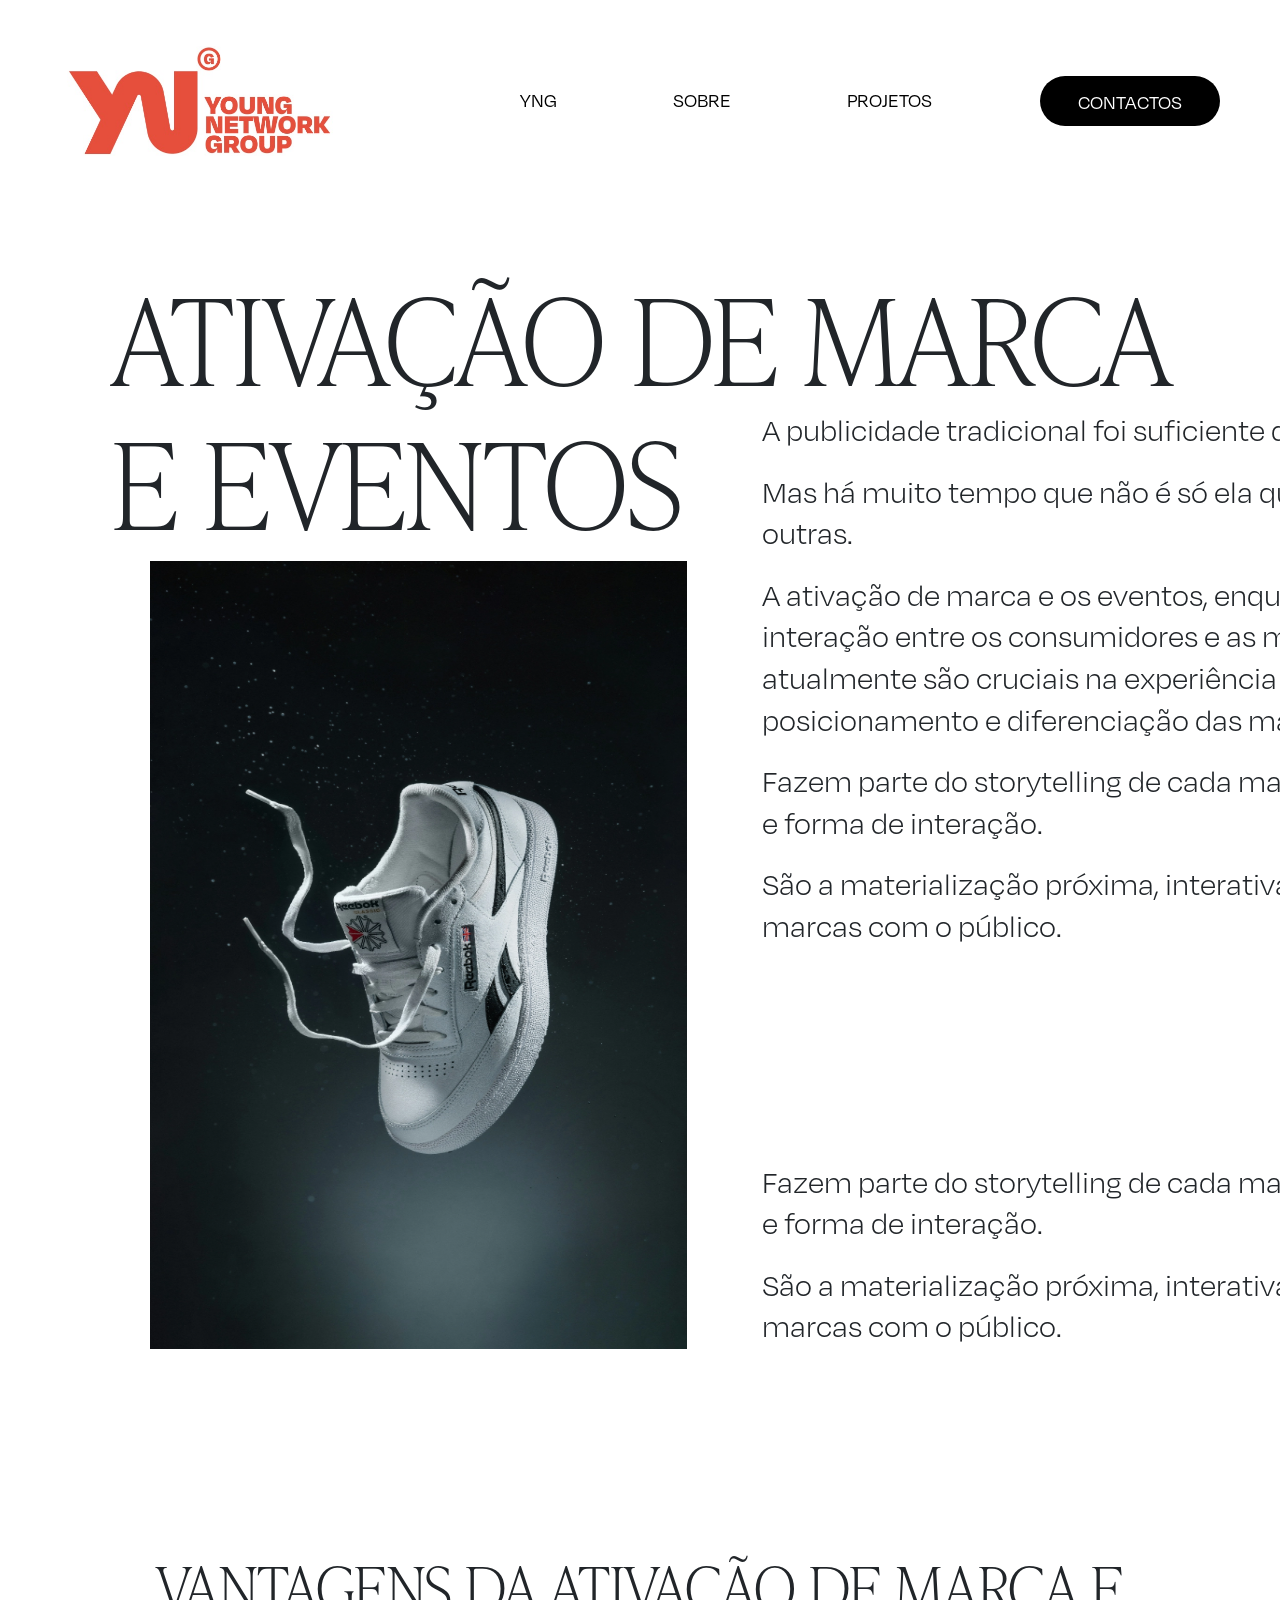
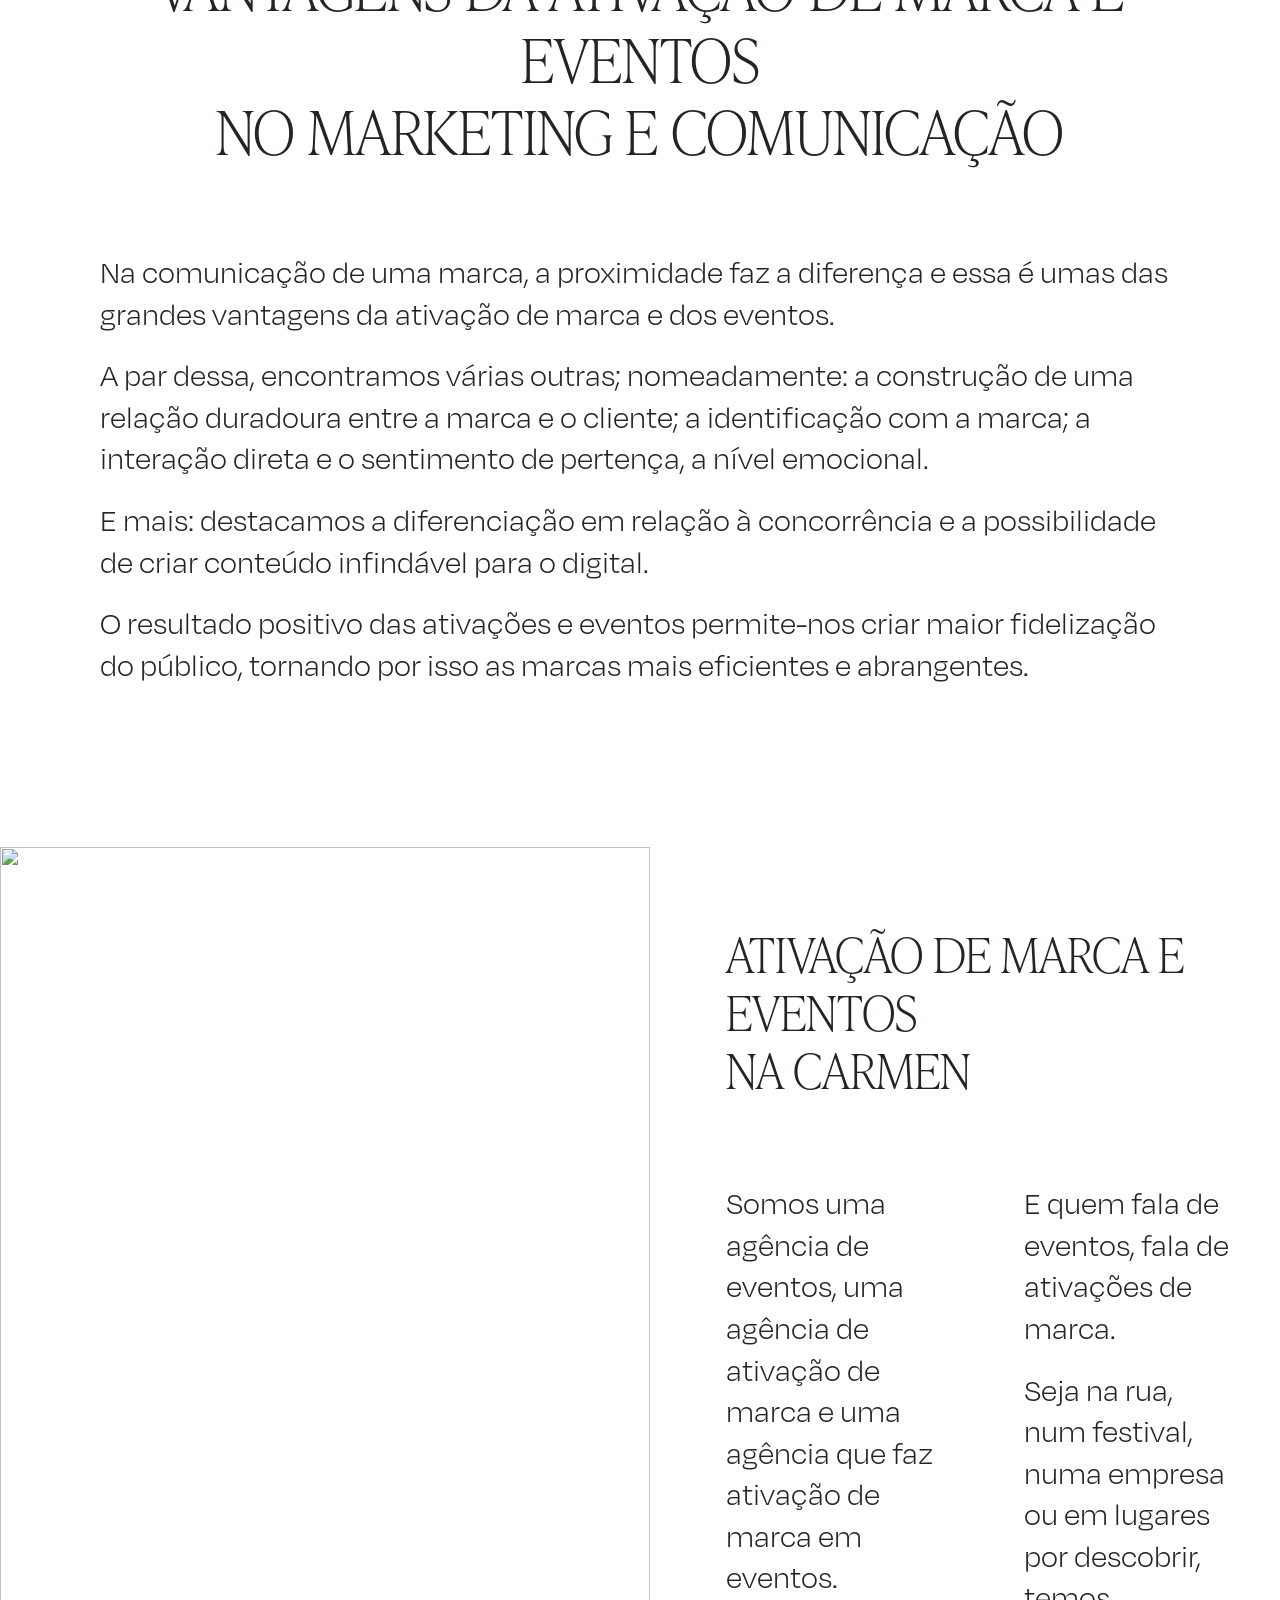
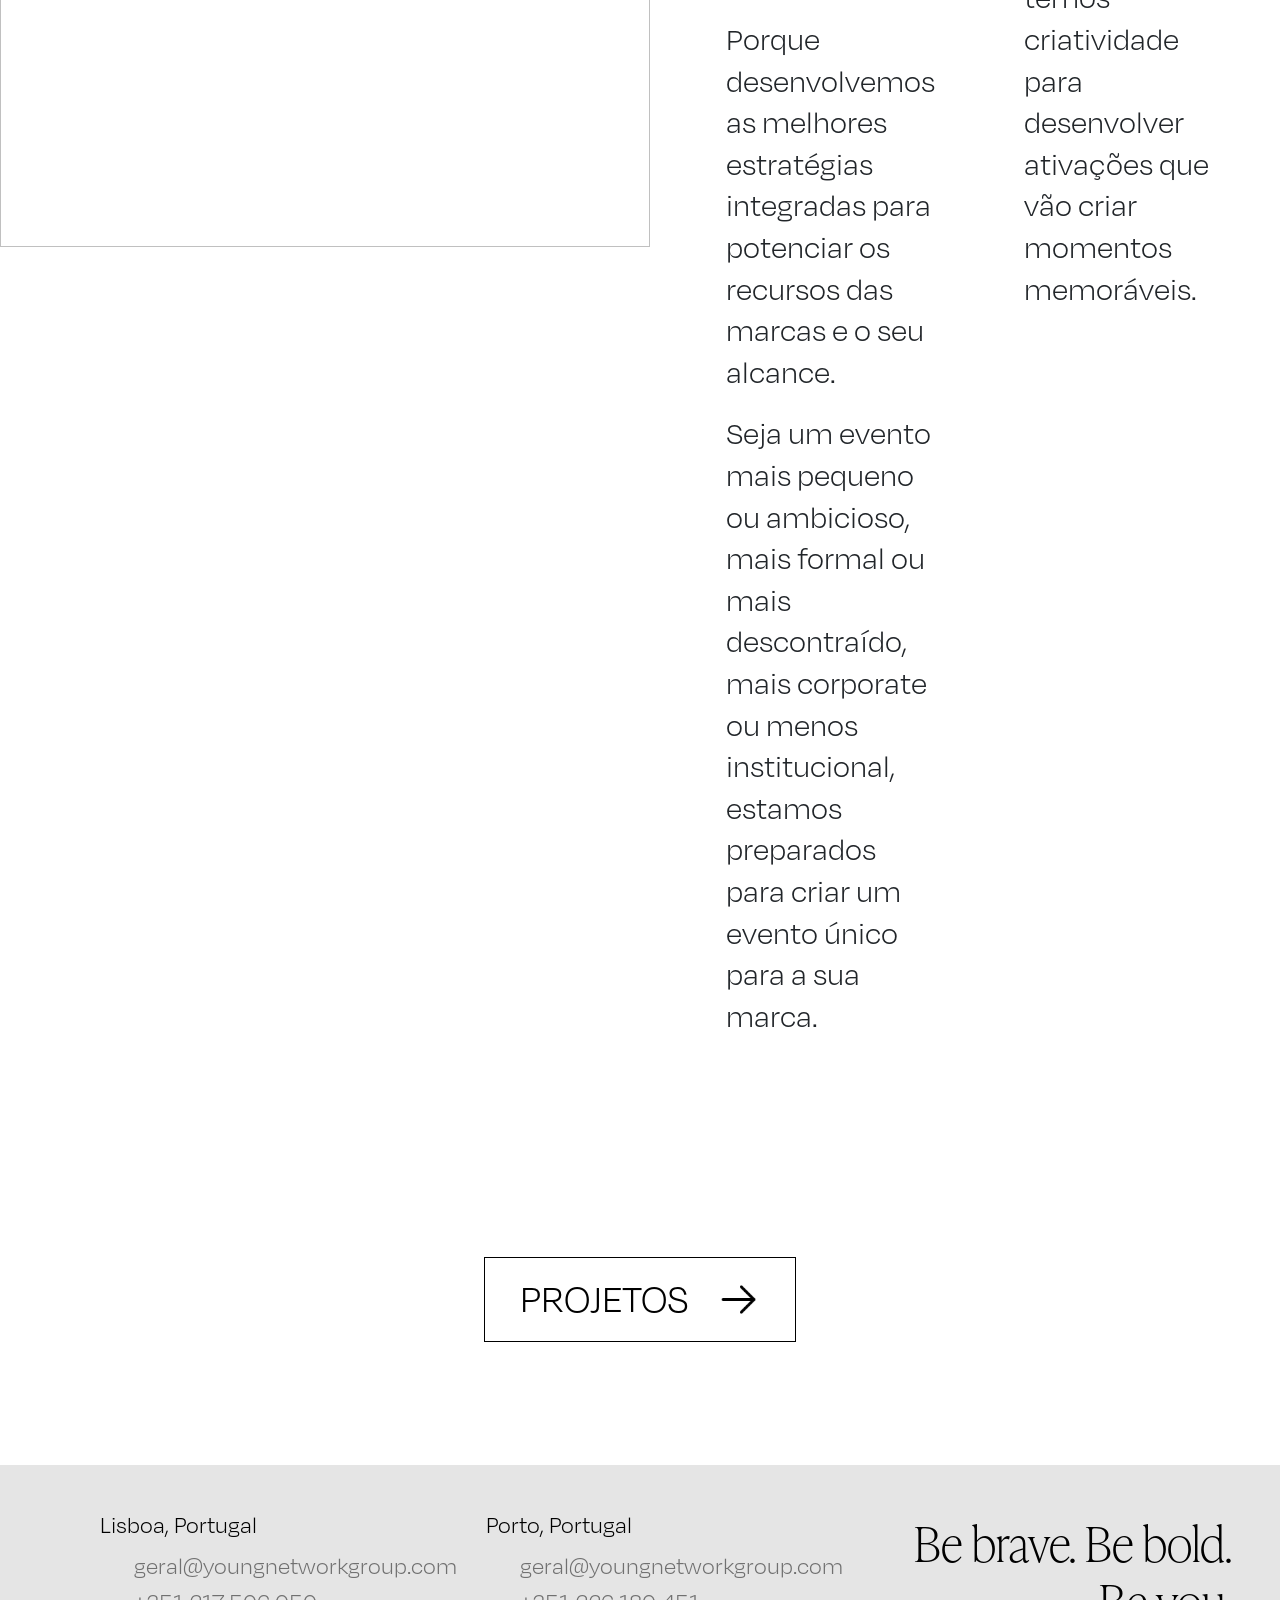
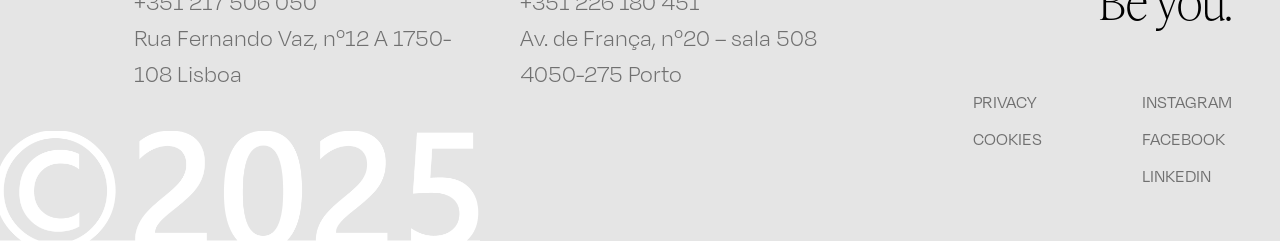
==== pages/ativacao-e-eventos-page/ativacao-e-eventos-page.html @ 810218bf "feat: Implementação da página Ativação e Eventos" ====
<!DOCTYPE html>
<html lang="pt">
  <head>
    <meta charset="UTF-8" />
    <meta name="viewport" content="width=device-width, initial-scale=1.0" />
    <title>Document</title>

    <link
      href="https://cdn.jsdelivr.net/npm/bootstrap@5.3.3/dist/css/bootstrap.min.css"
      rel="stylesheet"
    />

    <link rel="stylesheet" href="ativacao-e-eventos-styles.css" />
    <link rel="stylesheet" href="/styles.css" />
  </head>
  <body>
    <header class="header-section">
      <nav class="navbar navbar-expand-lg navbar-light container-fluid">
        <a class="navbar-brand" href="#">
          <img
            src="../../img/logo-yng.jpg"
            alt="Logo da empresa Young Network Group"
          />
        </a>
        <div
          class="collapse navbar-collapse justify-content-end"
          id="navbarNav"
        >
          <ul class="navbar-nav">
            <li class="nav-item">
              <a class="nav-link" href="#">YNG</a>
            </li>
            <li class="nav-item">
              <a class="nav-link" href="#">SOBRE</a>
            </li>
            <li class="nav-item">
              <a class="nav-link" href="#">PROJETOS</a>
            </li>
            <li class="nav-item">
              <a class="nav-link" href="#">CONTACTOS</a>
            </li>
          </ul>
        </div>
      </nav>
    </header>

    <section class="ativacao-section">
      <div class="ativacao-tittle">
        <h1>
          ATIVAÇÃO DE MARCA<br />
          E EVENTOS
        </h1>

        <img src="img/tenis-reebok.jpg" alt="" />
      </div>

      <div class="ativacao-text">
        <div>
          <p>A publicidade tradicional foi suficiente durante muito tempo.</p>
          <p>
            Mas há muito tempo que não é só ela que distingue as marcas umas das
            outras.
          </p>
          <p>
            A ativação de marca e os eventos, enquanto estratégias que
            possibilitam a interação entre os consumidores e as marcas, ganharam
            espaço e atualmente são cruciais na experiência do consumidor e no
            posicionamento e diferenciação das marcas entre si.
          </p>
          <p>
            Fazem parte do storytelling de cada marca e mostram-nos os seus
            valores e forma de interação.
          </p>
          <p>
            São a materialização próxima, interativa e dinâmica da personalidade
            das marcas com o público.
          </p>
        </div>
        <div>
          <p>
            Fazem parte do storytelling de cada marca e mostram-nos os seus
            valores e forma de interação.
          </p>
          <p>
            São a materialização próxima, interativa e dinâmica da personalidade
            das marcas com o público.
          </p>
        </div>
      </div>
    </section>

    <section class="vantagens-section">
      <div class="vantagens-tittle">
        <h1>
          VANTAGENS DA ATIVAÇÃO DE MARCA E EVENTOS<br />NO MARKETING E
          COMUNICAÇÃO
        </h1>
      </div>

      <div class="vantagens-text">
        <p>
          Na comunicação de uma marca, a proximidade faz a diferença e essa é
          umas das grandes vantagens da ativação de marca e dos eventos.
        </p>
        <p>
          A par dessa, encontramos várias outras; nomeadamente: a construção de
          uma relação duradoura entre a marca e o cliente; a identificação com a
          marca; a interação direta e o sentimento de pertença, a nível
          emocional.
        </p>
        <p>
          E mais: destacamos a diferenciação em relação à concorrência e a
          possibilidade de criar conteúdo infindável para o digital.
        </p>
        <p>
          O resultado positivo das ativações e eventos permite-nos criar maior
          fidelização do público, tornando por isso as marcas mais eficientes e
          abrangentes.
        </p>
      </div>
    </section>

    <section class="ativacao-carmen-section">
      <img src="img/ativacao-carmen-section.jpg" alt="" />

      <div class="ativacao-carmen-text">
        <h1>ATIVAÇÃO DE MARCA E EVENTOS<br />NA CARMEN</h1>
        <div class="ativacao-carmen-grid">
          <div>
            <p>
              Somos uma agência de eventos, uma agência de ativação de marca e
              uma agência que faz ativação de marca em eventos.
            </p>
            <p>
              Porque desenvolvemos as melhores estratégias integradas para
              potenciar os recursos das marcas e o seu alcance.
            </p>
            <p>
              Seja um evento mais pequeno ou ambicioso, mais formal ou mais
              descontraído, mais corporate ou menos institucional, estamos
              preparados para criar um evento único para a sua marca.
            </p>
          </div>

          <div>
            <p>E quem fala de eventos, fala de ativações de marca.</p>
            <p>
              Seja na rua, num festival, numa empresa ou em lugares por
              descobrir, temos criatividade para desenvolver ativações que vão
              criar momentos memoráveis.
            </p>
          </div>
        </div>
      </div>
    </section>

    <button class="projetos-button">
      <a href="">PROJETOS</a>
      <img src="../../img/right-arrow.png" alt="Imagem de seta para direita" />
    </button>

    <footer class="footer-section">
      <div class="footer-content">
        <div class="footer-column">
          <h4>Lisboa, Portugal</h4>
          <p>geral@youngnetworkgroup.com</p>
          <p>+351 217 506 050</p>
          <p>Rua Fernando Vaz, nº12 A 1750-108 Lisboa</p>
        </div>
        <div class="footer-column">
          <h4>Porto, Portugal</h4>
          <p>geral@youngnetworkgroup.com</p>
          <p>+351 226 180 451</p>
          <p>Av. de França, nº20 – sala 508 4050-275 Porto</p>
        </div>

        <div class="footer-column">
          <h2>
            Be brave. Be bold.<br />
            Be you.<br />
          </h2>
        </div>
      </div>
      <div class="links">
        <div>
          <a href="" target="_blank">PRIVACY</a>
          <a href="" target="_blank">COOKIES</a>
        </div>
        <div class="social-media">
          <a href="https://www.instagram.com" target="_blank">INSTAGRAM</a>
          <a href="https://www.facebook.com" target="_blank">FACEBOOK</a>
          <a href="https://www.linkedin.com" target="_blank">LINKEDIN</a>
        </div>
      </div>
      <div class="ano-tittle">
        <img src="../../img/copyright-2025.png" alt="Imagem copyright 2025" />
      </div>
    </footer>

    <script src="https://cdn.jsdelivr.net/npm/bootstrap@5.3.3/dist/js/bootstrap.bundle.min.js"></script>
  </body>
</html>
---- pages/ativacao-e-eventos-page/ativacao-e-eventos-styles.css ----
.ativacao-section {
  padding: 60px 100px 152px 112px;
  display: grid;
  grid-template-columns: 650px 990px;
  justify-content: space-between;
}

.ativacao-section .ativacao-tittle {
  position: relative;
}

.ativacao-section .ativacao-tittle h1 {
  font-family: "IvyPresto", sans-serif;
  font-weight: lighter;
  font-size: 120px;
  position: absolute;
  white-space: nowrap;
}

.ativacao-section .ativacao-tittle img {
  width: 575px;
  height: 788px;
  padding-left: 38px;
  margin-top: 300px;
}

.ativacao-section .ativacao-text {
  display: flex;
  flex-direction: column;
  justify-content: space-between;
  margin-top: 150px;
}

.ativacao-section .ativacao-text div {
  display: flex;
  flex-direction: column;
  gap: 20px;
}

.ativacao-section .ativacao-text div p {
  font-family: "Degular-Light", sans-serif;
  font-size: 32px;
  margin-bottom: 0;
  line-height: 1.3;
}

.vantagens-section {
  display: flex;
  flex-direction: column;
  gap: 80px;
  padding: 0px 100px 112px;
}

.vantagens-section .vantagens-tittle {
  width: 100%;
  display: flex;
  justify-content: center;
}
.vantagens-section .vantagens-tittle h1 {
  font-family: "IvyPresto", sans-serif;
  font-weight: lighter;
  font-size: 60px;
  text-align: center;
}

.vantagens-section .vantagens-text {
  display: flex;
  flex-direction: column;
  gap: 20px;
}

.vantagens-section .vantagens-text p {
  font-family: "Degular-Light", sans-serif;
  font-size: 32px;
  margin-bottom: 0;
  line-height: 1.3;
}

.ativacao-carmen-section {
  display: flex;
}

.ativacao-carmen-section img {
  height: 1000px;
  width: 650px;
  object-fit: cover;
}

.ativacao-carmen-section .ativacao-carmen-text {
  display: flex;
  flex-direction: column;
  gap: 80px;
  padding: 76px 44px 76px 76px;
}

.ativacao-carmen-section .ativacao-carmen-text h1 {
  font-family: "IvyPresto", sans-serif;
  font-weight: lighter;
  font-size: 48px;
}

.ativacao-carmen-section .ativacao-carmen-text .ativacao-carmen-grid {
  display: grid;
  grid-template-columns: repeat(2, 1fr);
  gap: 86px;
}

.ativacao-carmen-section .ativacao-carmen-text .ativacao-carmen-grid div {
  display: flex;
  flex-direction: column;
  gap: 20px;
}

.ativacao-carmen-section .ativacao-carmen-text .ativacao-carmen-grid div p {
  font-family: "Degular-Light", sans-serif;
  font-size: 32px;
  margin-bottom: 0;
  line-height: 1.3;
}

.projetos-button {
  display: flex;
  justify-content: center;
  align-items: center;
  align-self: center;
  border: 1px solid black;
  padding: 16px 0px;
  height: 85px;
  width: 312px;
  background-color: transparent;
  gap: 27px;
  margin: 95px 0px 123px 0px;
}

.projetos-button a {
  text-decoration: none;
  color: black;
  display: block;
  font-size: 40px;
  font-weight: lighter;
  transition: all 0.2s ease;
}

.projetos-button a:hover {
  color: #e74f3d;
  transform: scale(1.05);
}

.projetos-button img {
  width: 45px;
  height: 45px;
}
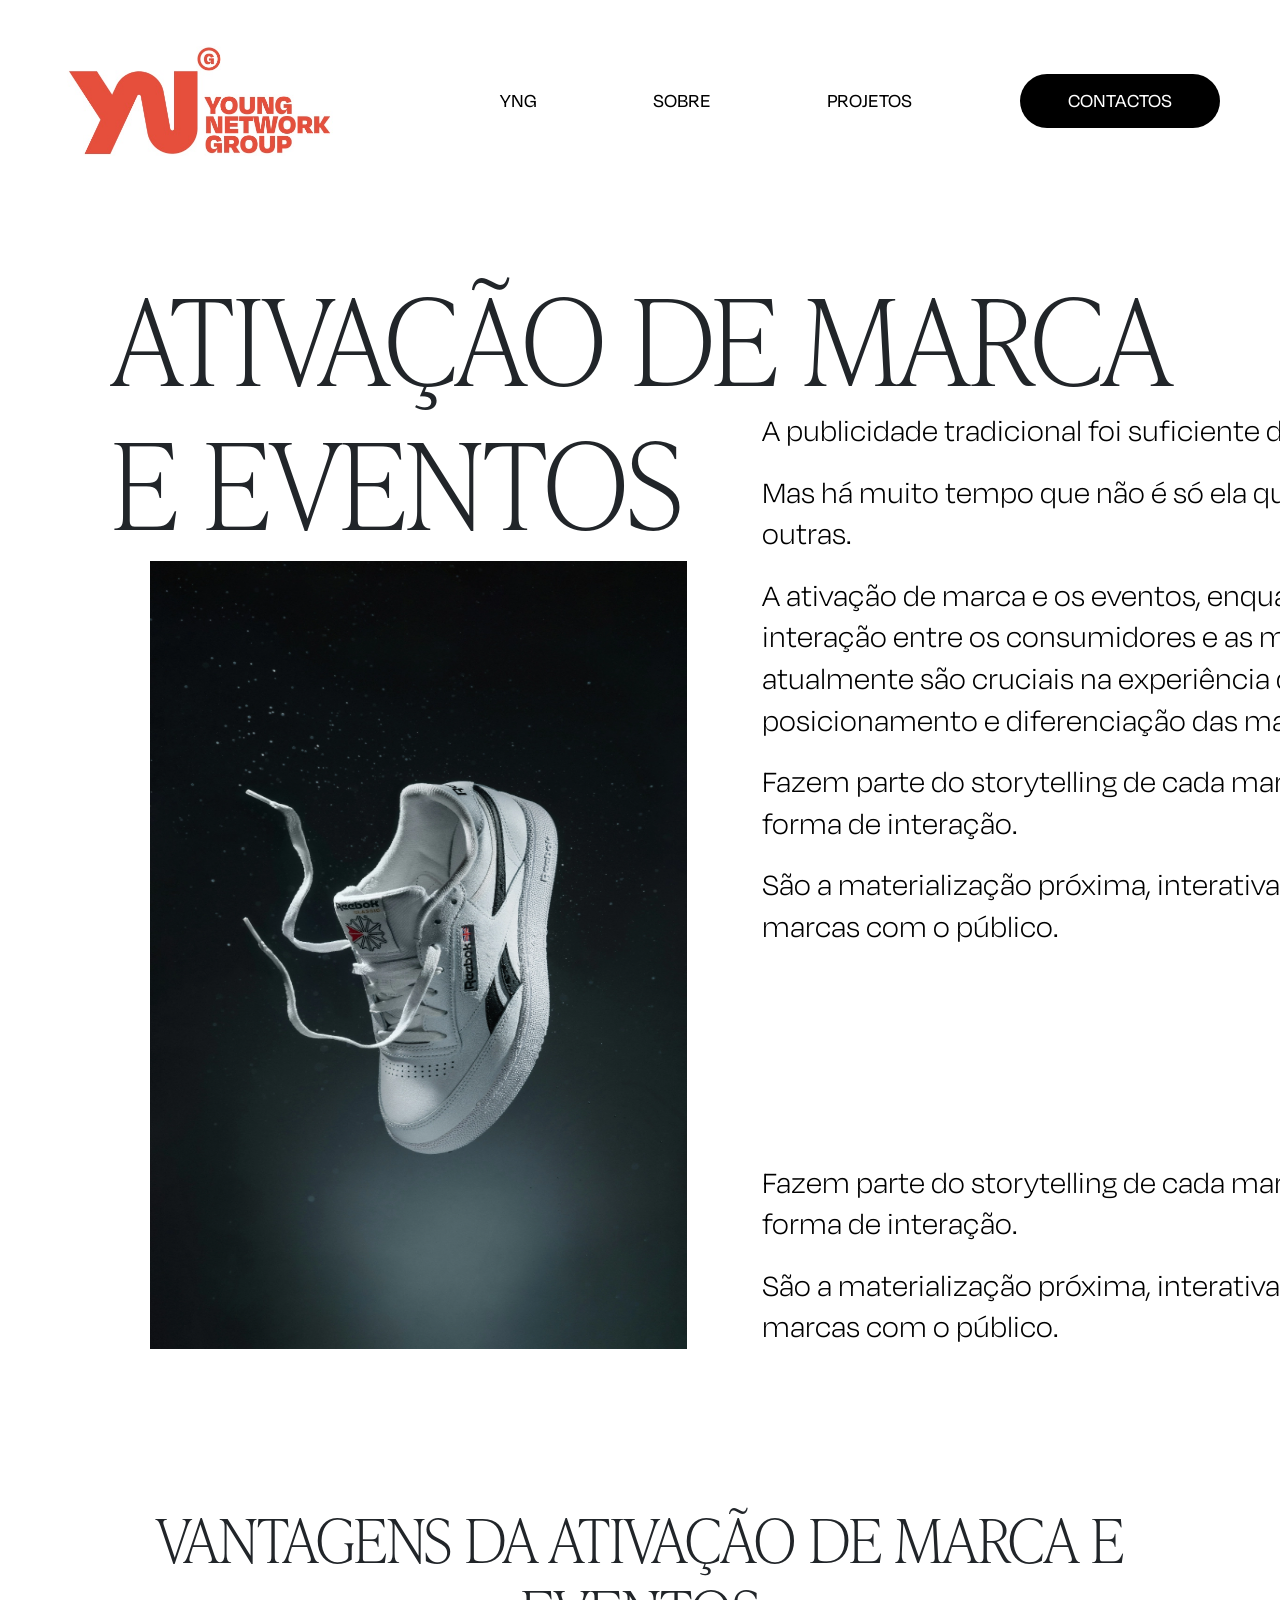
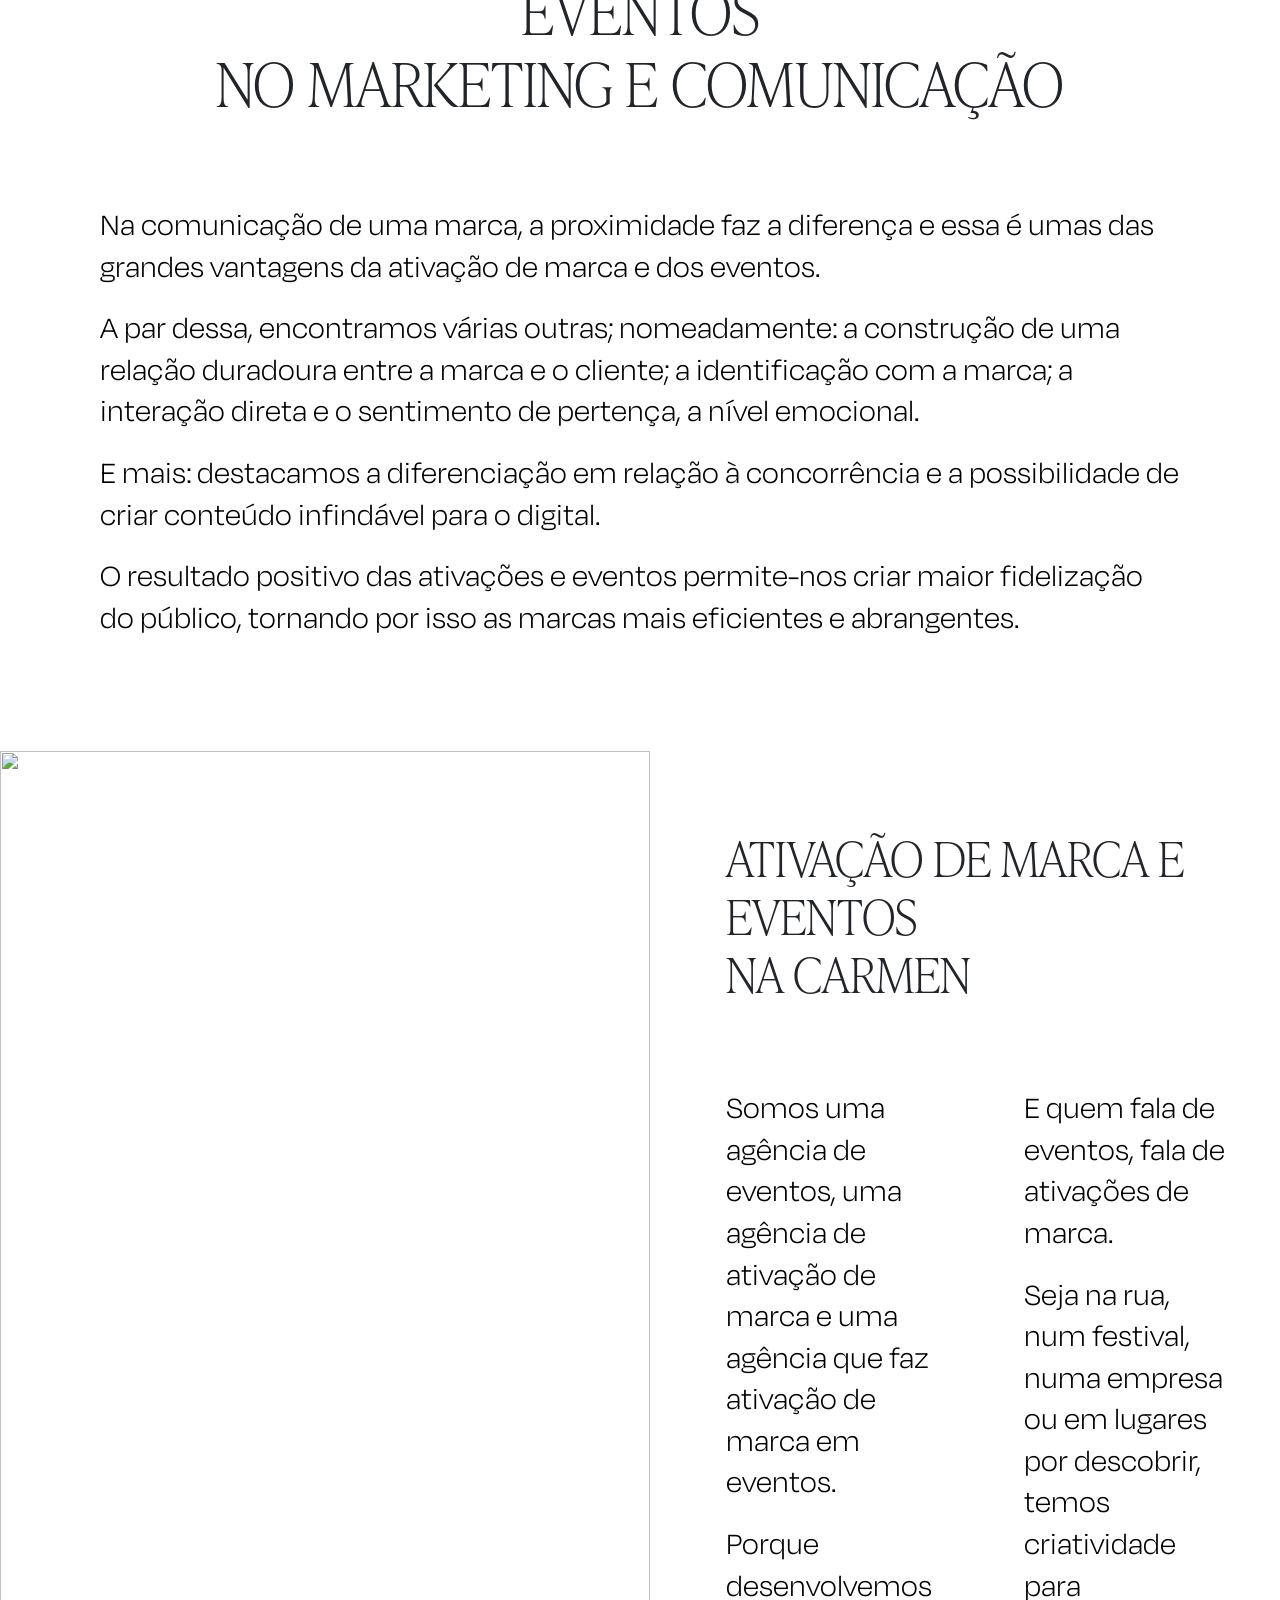
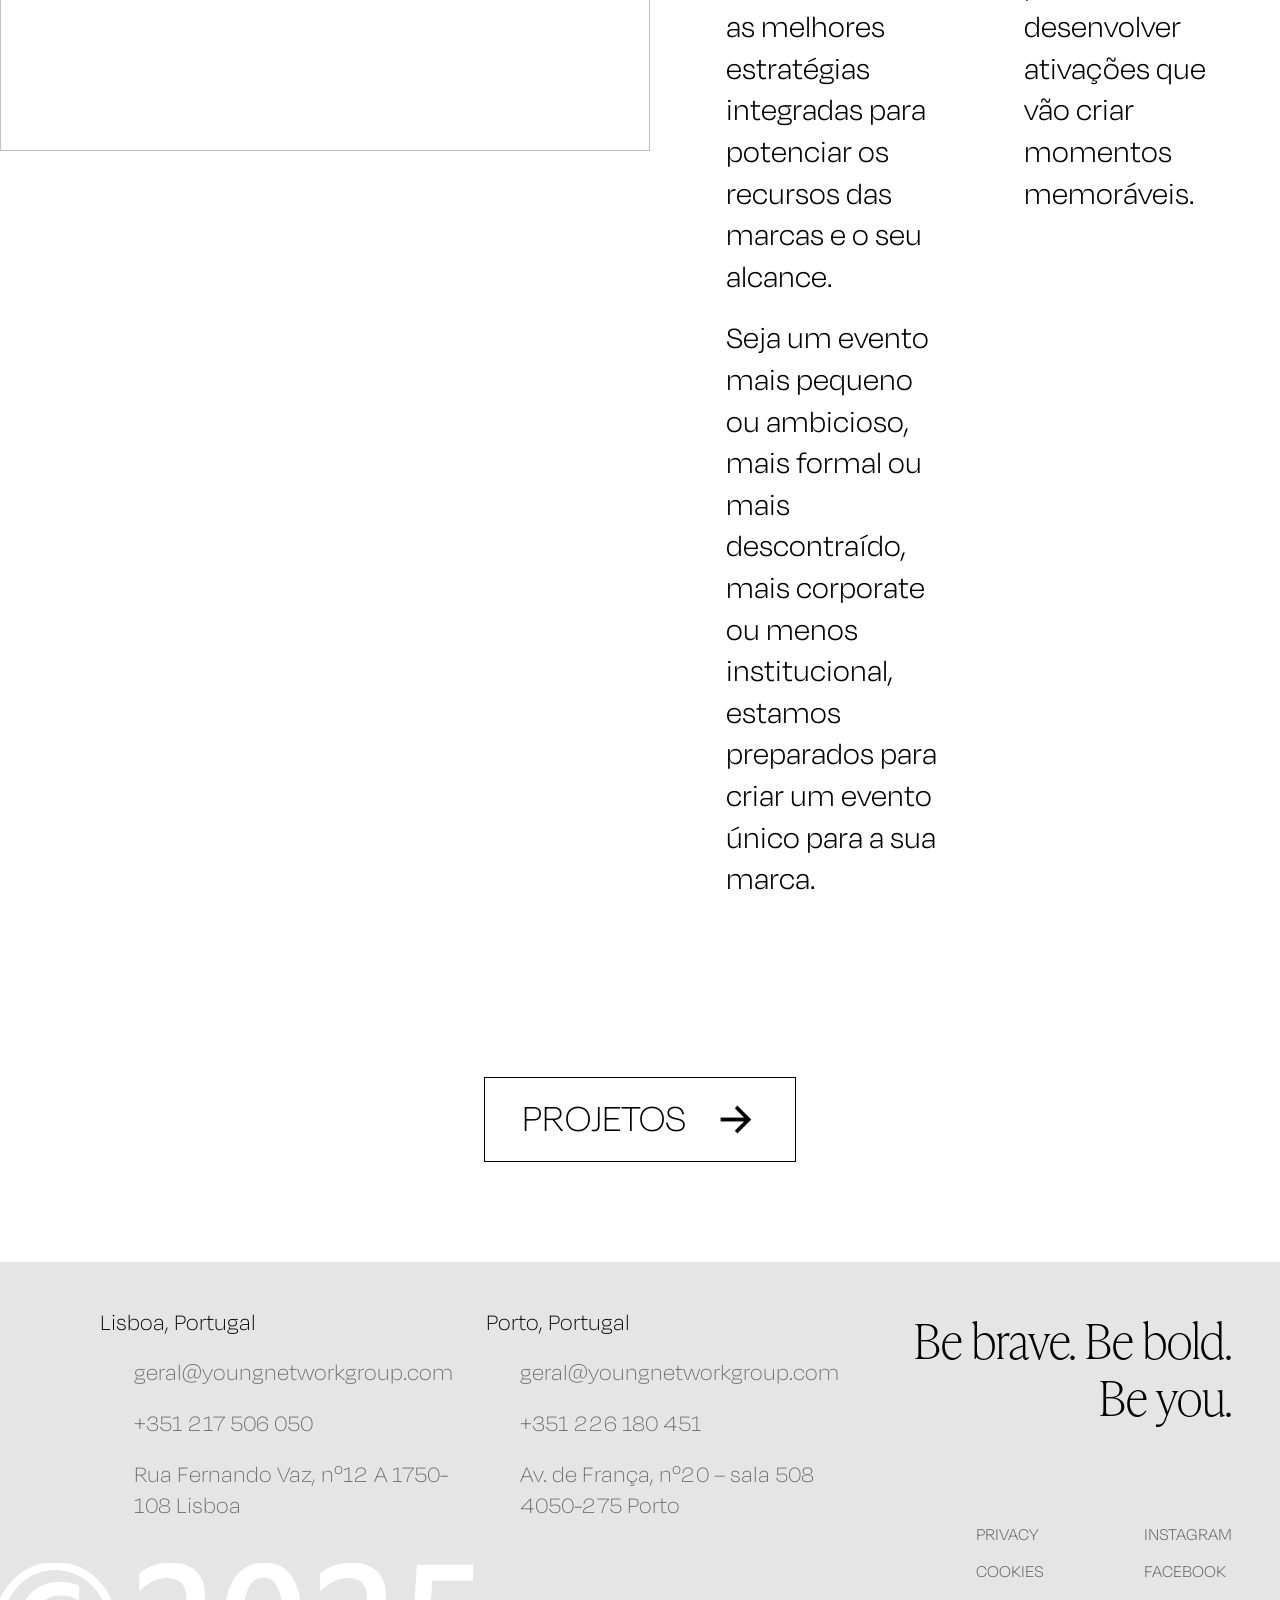
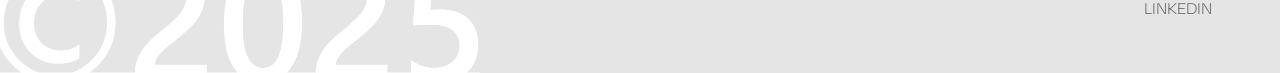
==== commit 60ac4c42: "feat: Implementação da página do projeto Chiquita-Banana" ====
--- a/pages/ativacao-e-eventos-page/ativacao-e-eventos-page.html
+++ b/pages/ativacao-e-eventos-page/ativacao-e-eventos-page.html
@@ -18,7 +18,7 @@
       <nav class="navbar navbar-expand-lg navbar-light container-fluid">
         <a class="navbar-brand" href="#">
           <img
-            src="../../img/logo-yng.jpg"
+            src="/img/logo-yng.jpg"
             alt="Logo da empresa Young Network Group"
           />
         </a>
@@ -156,7 +156,7 @@
 
     <button class="projetos-button">
       <a href="">PROJETOS</a>
-      <img src="../../img/right-arrow.png" alt="Imagem de seta para direita" />
+      <img src="/img/right-arrow.png" alt="Imagem de seta para direita" />
     </button>
 
     <footer class="footer-section">
@@ -193,7 +193,7 @@
         </div>
       </div>
       <div class="ano-tittle">
-        <img src="../../img/copyright-2025.png" alt="Imagem copyright 2025" />
+        <img src="/img/copyright-2025.png" alt="Imagem copyright 2025" />
       </div>
     </footer>
 
--- a/pages/ativacao-e-eventos-page/ativacao-e-eventos-styles.css
+++ b/pages/ativacao-e-eventos-page/ativacao-e-eventos-styles.css
@@ -10,7 +10,7 @@
 }
 
 .ativacao-section .ativacao-tittle h1 {
-  font-family: "IvyPresto", sans-serif;
+  font-family: "IvyPresto-Thin", sans-serif;
   font-weight: lighter;
   font-size: 120px;
   position: absolute;
@@ -37,13 +37,6 @@
   gap: 20px;
 }
 
-.ativacao-section .ativacao-text div p {
-  font-family: "Degular-Light", sans-serif;
-  font-size: 32px;
-  margin-bottom: 0;
-  line-height: 1.3;
-}
-
 .vantagens-section {
   display: flex;
   flex-direction: column;
@@ -57,7 +50,7 @@
   justify-content: center;
 }
 .vantagens-section .vantagens-tittle h1 {
-  font-family: "IvyPresto", sans-serif;
+  font-family: "IvyPresto-Thin", sans-serif;
   font-weight: lighter;
   font-size: 60px;
   text-align: center;
@@ -67,13 +60,6 @@
   display: flex;
   flex-direction: column;
   gap: 20px;
-}
-
-.vantagens-section .vantagens-text p {
-  font-family: "Degular-Light", sans-serif;
-  font-size: 32px;
-  margin-bottom: 0;
-  line-height: 1.3;
 }
 
 .ativacao-carmen-section {
@@ -94,8 +80,8 @@
 }
 
 .ativacao-carmen-section .ativacao-carmen-text h1 {
-  font-family: "IvyPresto", sans-serif;
-  font-weight: lighter;
+  font-family: "IvyPresto-Thin", sans-serif;
+  font-weight: 100;
   font-size: 48px;
 }
 
@@ -110,43 +96,3 @@
   flex-direction: column;
   gap: 20px;
 }
-
-.ativacao-carmen-section .ativacao-carmen-text .ativacao-carmen-grid div p {
-  font-family: "Degular-Light", sans-serif;
-  font-size: 32px;
-  margin-bottom: 0;
-  line-height: 1.3;
-}
-
-.projetos-button {
-  display: flex;
-  justify-content: center;
-  align-items: center;
-  align-self: center;
-  border: 1px solid black;
-  padding: 16px 0px;
-  height: 85px;
-  width: 312px;
-  background-color: transparent;
-  gap: 27px;
-  margin: 95px 0px 123px 0px;
-}
-
-.projetos-button a {
-  text-decoration: none;
-  color: black;
-  display: block;
-  font-size: 40px;
-  font-weight: lighter;
-  transition: all 0.2s ease;
-}
-
-.projetos-button a:hover {
-  color: #e74f3d;
-  transform: scale(1.05);
-}
-
-.projetos-button img {
-  width: 45px;
-  height: 45px;
-}
--- a/styles.css
+++ b/styles.css
@@ -0,0 +1,297 @@
+@font-face {
+  font-family: "Degular-Variable";
+  src: url("/fonts/DegularVariable.ttf") format("truetype");
+  font-style: normal;
+}
+
+@font-face {
+  font-family: "IvyPresto-Semibold";
+  src: url("/fonts/fonnts.com-Ivy-Presto-Text-Semi-Bold.otf") format("truetype");
+  font-style: normal;
+}
+
+@font-face {
+  font-family: "IvyPresto-Thin";
+  src: url("/fonts/fonnts.com-Ivy-Presto-Headline-Thin.otf") format("truetype");
+  font-style: normal;
+}
+
+@font-face {
+  font-family: "Poppins-Light";
+  src: url("/fonts/Poppins-Light.ttf") format("truetype");
+  font-style: normal;
+}
+
+body {
+  display: flex;
+  flex-direction: column;
+  padding-top: 0;
+  font-family: "Degular-Variable", sans-serif;
+  font-weight: 300;
+  font-style: normal;
+  height: 100%;
+}
+main {
+  flex: 1;
+}
+
+p {
+  font-family: "Degular-Variable", sans-serif;
+  font-size: 32px;
+  font-weight: 300;
+  line-height: 1.3;
+  margin: 0;
+  color: black;
+}
+
+.header-section {
+  display: flex;
+  align-items: center;
+  margin: 48px 60px 48px;
+  height: 105px;
+}
+
+.header-section ul {
+  display: flex;
+  align-items: center;
+  gap: 100px;
+}
+
+.header-section ul .nav-link {
+  font-family: "Degular-Variable", sans-serif;
+  font-weight: 450;
+  font-size: 20px;
+  color: black;
+}
+
+.header-section ul .nav-link:hover {
+  color: #e74f3d;
+}
+
+.header-section ul .nav-item:last-child .nav-link {
+  color: white;
+  background-color: black;
+  border-radius: 50px;
+  padding: 12px 48px;
+  text-align: center;
+  align-content: center;
+}
+
+.header-section ul .nav-item:last-child .nav-link:hover {
+  background-color: #e74f3d;
+}
+
+.header-section .navbar-brand img {
+  width: 280px;
+  height: 110px;
+  object-fit: contain;
+}
+
+.owl-carousel .card {
+  display: flex;
+  flex: 1;
+  flex-direction: column;
+  overflow: hidden;
+  background-color: transparent;
+  border: none;
+  transition: all 0.03s ease;
+}
+
+.owl-carousel .card img {
+  width: 280px;
+  height: 320px;
+  object-fit: cover;
+  display: block;
+  border-radius: 0;
+  transition: all 0.4s ease;
+}
+
+.owl-carousel .card:hover img {
+  height: 420px;
+  object-fit: cover;
+  display: block;
+}
+
+.owl-carousel .card .card-top-text {
+  position: absolute;
+  top: 0;
+  padding-left: 23px;
+  padding-top: 22px;
+  z-index: 2;
+  opacity: 0;
+  transition: opacity 0.2s ease;
+}
+
+.owl-carousel .card:hover .card-top-text {
+  opacity: 1;
+}
+
+.owl-carousel .card .card-top-text h5 {
+  font-size: 28px;
+  font-family: "Degular-Regular", sans-serif;
+  font-weight: 400;
+  color: white;
+  margin-bottom: 0;
+}
+
+.owl-carousel .card .card-top-text p {
+  font-family: "Degular-Light", sans-serif;
+  font-size: 18px;
+  font-weight: lighter;
+  color: #919191;
+  margin-bottom: 0;
+}
+
+.owl-carousel .card .card-bottom-text {
+  padding-top: 5px;
+  padding-bottom: 5px;
+  transition: opacity 0.2s ease;
+}
+
+.owl-carousel .card:hover .card-bottom-text {
+  opacity: 0;
+}
+
+.owl-carousel .card .card-bottom-text h5 {
+  margin: 0;
+  font-size: 20px;
+  font-weight: 300;
+  color: #e74f3d;
+}
+
+.owl-carousel .card .card-bottom-text p {
+  margin: 0;
+  font-size: 18px;
+  font-weight: lighter;
+  color: #707070;
+}
+
+.equipa-section .carousel-button {
+  display: flex;
+  justify-content: end;
+  margin-right: 40px;
+}
+
+.equipa-section .carousel-button .btn-nav {
+  background-color: transparent;
+  border: none;
+}
+
+.projetos-button {
+  display: flex;
+  justify-content: center;
+  align-items: center;
+  align-self: center;
+  border: 1px solid black;
+  padding: 16px 0px;
+  height: 85px;
+  width: 312px;
+  background-color: transparent;
+  gap: 27px;
+  margin: 100px 0px;
+}
+
+.projetos-button a {
+  text-decoration: none;
+  color: black;
+  display: block;
+  font-size: 40px;
+  font-weight: lighter;
+  transition: all 0.2s ease;
+}
+
+.projetos-button a:hover {
+  color: #e74f3d;
+  transform: scale(1.05);
+}
+
+.projetos-button img {
+  width: 45px;
+  height: 45px;
+}
+
+.footer-section {
+  background-color: #e5e5e5;
+  position: relative;
+  margin-bottom: 0;
+  margin-top: auto;
+}
+
+.footer-section .footer-content {
+  display: flex;
+  justify-content: space-between;
+  color: black;
+  padding-left: 100px;
+  padding-top: 47px;
+  padding-right: 48px;
+}
+
+.footer-section .footer-content .footer-column {
+  display: flex;
+  flex-direction: column;
+  justify-content: space-between;
+  gap: 20px;
+  width: 361px;
+}
+
+.footer-section .footer-content .footer-column h4 {
+  font-size: 24px;
+  font-weight: lighter;
+  z-index: 2;
+  margin: 0;
+}
+
+.footer-section .footer-content .footer-column p {
+  font-size: 24px;
+  font-weight: lighter;
+  color: #707070;
+  padding-left: 34px;
+  margin-bottom: 0;
+  z-index: 2;
+}
+
+.footer-section .footer-content .footer-column h2 {
+  font-family: "IvyPresto-Thin", sans-serif;
+  font-weight: 100;
+  font-size: 48px;
+  text-align: end;
+  text-wrap: nowrap;
+  margin-bottom: 0;
+}
+
+.footer-section .links {
+  display: flex;
+  justify-content: end;
+  padding-bottom: 50px;
+  gap: 100px;
+  padding-right: 48px;
+}
+
+.footer-section .links a {
+  text-decoration: none;
+  font-weight: 300;
+  color: #707070;
+  font-size: 18px;
+  z-index: 2;
+}
+
+.footer-section .links div {
+  display: flex;
+  flex-direction: column;
+  gap: 10px;
+}
+
+.footer-section .ano-tittle {
+  position: absolute;
+  bottom: 0;
+  left: 0;
+  z-index: 0;
+
+  display: flex;
+  align-items: flex-end;
+}
+
+.footer-section .ano-tittle img {
+  width: 480px;
+  height: 110px;
+}
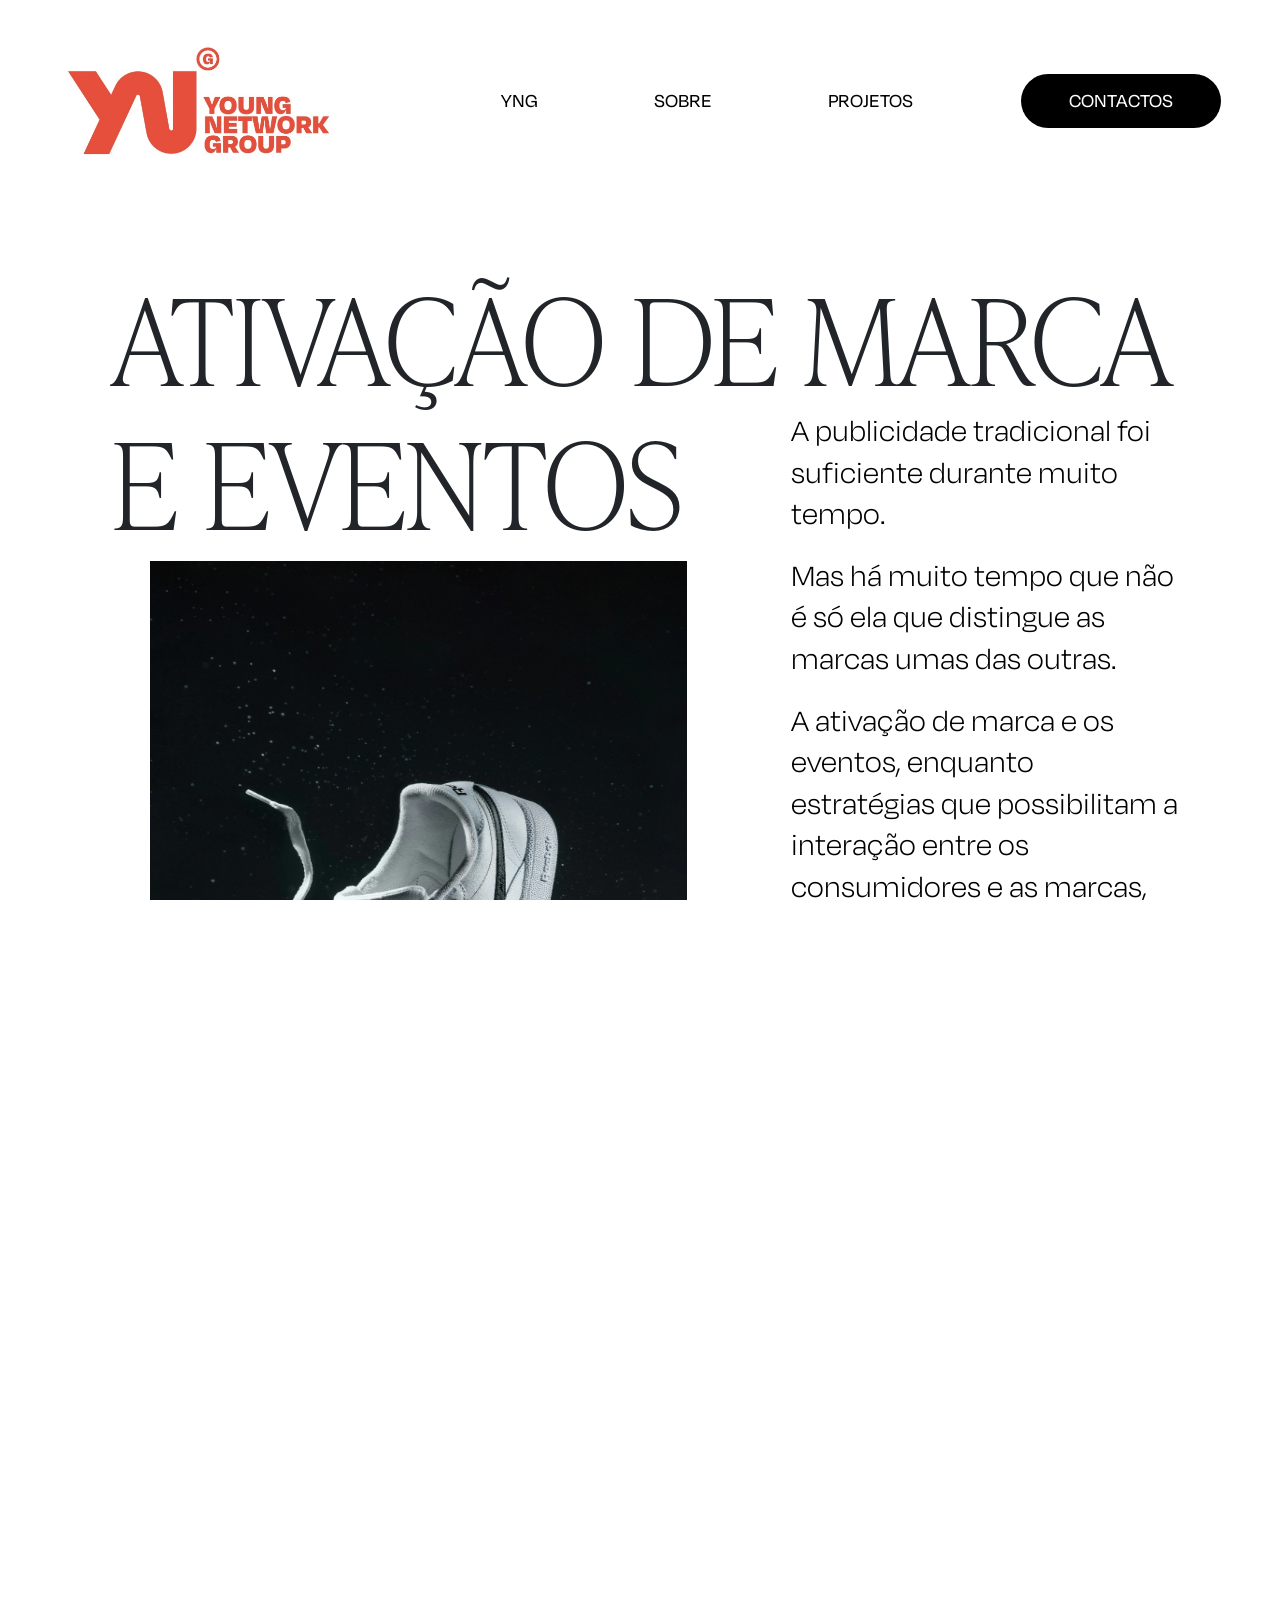
==== commit 3f331c34: "feat: Responsividade das páginas Projetos e Ativação e Eventos" ====
--- a/pages/ativacao-e-eventos-page/ativacao-e-eventos-page.html
+++ b/pages/ativacao-e-eventos-page/ativacao-e-eventos-page.html
@@ -125,7 +125,7 @@
 
       <div class="ativacao-carmen-text">
         <h1>ATIVAÇÃO DE MARCA E EVENTOS<br />NA CARMEN</h1>
-        <div class="ativacao-carmen-grid">
+        <div class="ativacao-carmen-paragraphs">
           <div>
             <p>
               Somos uma agência de eventos, uma agência de ativação de marca e
--- a/pages/ativacao-e-eventos-page/ativacao-e-eventos-styles.css
+++ b/pages/ativacao-e-eventos-page/ativacao-e-eventos-styles.css
@@ -1,8 +1,7 @@
 .ativacao-section {
   padding: 60px 100px 152px 112px;
-  display: grid;
-  grid-template-columns: 650px 990px;
-  justify-content: space-between;
+  display: flex;
+  gap: 104px;
 }
 
 .ativacao-section .ativacao-tittle {
@@ -49,6 +48,7 @@
   display: flex;
   justify-content: center;
 }
+
 .vantagens-section .vantagens-tittle h1 {
   font-family: "IvyPresto-Thin", sans-serif;
   font-weight: lighter;
@@ -64,6 +64,8 @@
 
 .ativacao-carmen-section {
   display: flex;
+  padding: 76px 44px 76px 76px;
+  gap: 80px;
 }
 
 .ativacao-carmen-section img {
@@ -76,7 +78,6 @@
   display: flex;
   flex-direction: column;
   gap: 80px;
-  padding: 76px 44px 76px 76px;
 }
 
 .ativacao-carmen-section .ativacao-carmen-text h1 {
@@ -85,14 +86,225 @@
   font-size: 48px;
 }
 
-.ativacao-carmen-section .ativacao-carmen-text .ativacao-carmen-grid {
-  display: grid;
-  grid-template-columns: repeat(2, 1fr);
-  gap: 86px;
-}
-
-.ativacao-carmen-section .ativacao-carmen-text .ativacao-carmen-grid div {
-  display: flex;
-  flex-direction: column;
+.ativacao-carmen-section .ativacao-carmen-text .ativacao-carmen-paragraphs {
+  display: flex;
+  flex-direction: row;
   gap: 20px;
-}
+  flex: 1;
+}
+
+.ativacao-carmen-section .ativacao-carmen-text .ativacao-carmen-paragraphs div {
+  display: flex;
+  flex-direction: column;
+  gap: 20px;
+}
+
+@media (max-width: 1200px) {
+  .ativacao-section {
+    flex-direction: column;
+    gap: 40px;
+    padding: 50px 60px 120px 60px;
+  }
+
+  .ativacao-section .ativacao-tittle {
+    display: flex;
+    flex-direction: column;
+    justify-content: center;
+    align-items: center;
+  }
+
+  .ativacao-section .ativacao-tittle h1 {
+    font-size: 100px;
+    position: relative;
+    text-align: center;
+  }
+
+  .ativacao-section .ativacao-tittle img {
+    height: 500px;
+    width: 770px;
+    padding-left: 0;
+    object-fit: cover;
+    margin-top: 0;
+  }
+
+  .ativacao-section .ativacao-text {
+    margin-top: 0;
+  }
+
+  .ativacao-section .ativacao-text div p {
+    font-size: 24px;
+  }
+
+  .vantagens-section {
+    padding: 0px 60px 80px;
+  }
+
+  .vantagens-section .vantagens-tittle h1 {
+    font-size: 50px;
+  }
+
+  .vantagens-section .vantagens-text p {
+    font-size: 24px;
+  }
+
+  .ativacao-carmen-section {
+    flex-direction: column;
+    justify-content: center;
+    align-items: center;
+    padding: 60px 44px 60px 44px;
+  }
+
+  .ativacao-carmen-section img {
+    height: 500px;
+    width: 770px;
+    object-fit: cover;
+  }
+
+  .ativacao-carmen-section .ativacao-carmen-text {
+    gap: 60px;
+  }
+
+  .ativacao-carmen-section .ativacao-carmen-text h1 {
+    font-size: 42px;
+    text-align: center;
+  }
+
+  .ativacao-carmen-section .ativacao-carmen-text .ativacao-carmen-paragraphs {
+    gap: 40px;
+  }
+
+  .ativacao-carmen-section
+    .ativacao-carmen-text
+    .ativacao-carmen-paragraphs
+    div
+    p {
+    font-size: 24px;
+  }
+
+  .projetos-button a {
+    font-size: 20px;
+  }
+}
+
+@media (max-width: 900px) {
+  .ativacao-section {
+    display: flex;
+    flex-direction: column;
+    align-items: center;
+    gap: 20px;
+    padding: 40px 30px 80px 30px;
+  }
+
+  .ativacao-section .ativacao-tittle {
+    width: 100%;
+    display: flex;
+    flex-direction: column;
+    align-items: center;
+  }
+
+  .ativacao-section .ativacao-tittle h1 {
+    font-size: 80px;
+    text-align: center;
+    position: relative;
+  }
+
+  .ativacao-section .ativacao-tittle img {
+    width: 100%;
+    max-width: 400px;
+    height: auto;
+    margin: 0 auto 20px auto;
+    padding-left: 0;
+  }
+
+  .ativacao-section .ativacao-text {
+    width: 100%;
+    display: flex;
+    flex-direction: column;
+    gap: 16px;
+    margin: 0;
+  }
+
+  .vantagens-section {
+    padding: 0 30px 60px;
+    gap: 20px;
+  }
+
+  .ativacao-carmen-section {
+    flex-direction: column;
+    align-items: center;
+    gap: 20px;
+    padding: 40px 30px 40px 30px;
+  }
+
+  .ativacao-carmen-section img {
+    width: 100%;
+    max-width: 500px;
+    height: auto;
+  }
+
+  .ativacao-carmen-section .ativacao-carmen-text {
+    width: 100%;
+    display: flex;
+    flex-direction: column;
+    gap: 30px;
+  }
+}
+
+@media (max-width: 600px) {
+  .ativacao-section {
+    gap: 16px;
+    padding: 20px 12px 40px 12px;
+  }
+
+  .ativacao-section .ativacao-tittle h1 {
+    font-size: 60px;
+    text-align: center;
+  }
+
+  .ativacao-section .ativacao-tittle img {
+    width: 100%;
+    max-width: 300px;
+    height: auto;
+    margin: 0 auto;
+  }
+
+  .ativacao-section .ativacao-text {
+    flex-direction: column;
+    gap: 16px;
+    text-align: center;
+  }
+
+  .vantagens-section {
+    padding: 0 12px 40px;
+    gap: 16px;
+  }
+
+  .vantagens-section .vantagens-tittle h1 {
+    font-size: 32px;
+  }
+
+  .ativacao-carmen-section {
+    padding: 20px 12px 20px 12px;
+    gap: 20px;
+    flex-direction: column;
+  }
+
+  .ativacao-carmen-section img {
+    width: 100%;
+    max-width: 300px;
+    height: auto;
+  }
+
+  .ativacao-carmen-section .ativacao-carmen-text .ativacao-carmen-paragraphs {
+    flex-direction: column;
+  }
+
+  .ativacao-carmen-section .ativacao-carmen-text h1 {
+    font-size: 28px;
+    text-align: center;
+  }
+
+  .projetos-button a {
+    font-size: 16px;
+  }
+}
--- a/styles.css
+++ b/styles.css
@@ -22,15 +22,23 @@
   font-style: normal;
 }
 
+* {
+  box-sizing: border-box;
+}
+html,
 body {
+  max-width: 100%;
+  overflow-x: hidden;
+  margin: 0;
+  padding: 0;
   display: flex;
   flex-direction: column;
-  padding-top: 0;
   font-family: "Degular-Variable", sans-serif;
   font-weight: 300;
   font-style: normal;
   height: 100%;
 }
+
 main {
   flex: 1;
 }
@@ -47,7 +55,7 @@
 .header-section {
   display: flex;
   align-items: center;
-  margin: 48px 60px 48px;
+  margin: 48px 59px;
   height: 105px;
 }
 
@@ -113,6 +121,7 @@
 }
 
 .owl-carousel .card .card-top-text {
+  width: 280px;
   position: absolute;
   top: 0;
   padding-left: 23px;
@@ -127,7 +136,7 @@
 }
 
 .owl-carousel .card .card-top-text h5 {
-  font-size: 28px;
+  font-size: 24px;
   font-family: "Degular-Regular", sans-serif;
   font-weight: 400;
   color: white;
@@ -221,9 +230,11 @@
   display: flex;
   justify-content: space-between;
   color: black;
-  padding-left: 100px;
-  padding-top: 47px;
-  padding-right: 48px;
+  padding: 47px 48px 0 100px;
+  gap: 40px;
+  flex-wrap: wrap;
+  position: relative;
+  z-index: 2;
 }
 
 .footer-section .footer-content .footer-column {
@@ -231,23 +242,22 @@
   flex-direction: column;
   justify-content: space-between;
   gap: 20px;
-  width: 361px;
+  min-width: 250px;
+  flex: 1;
 }
 
 .footer-section .footer-content .footer-column h4 {
   font-size: 24px;
   font-weight: lighter;
-  z-index: 2;
   margin: 0;
 }
 
 .footer-section .footer-content .footer-column p {
-  font-size: 24px;
+  font-size: 20px;
   font-weight: lighter;
   color: #707070;
   padding-left: 34px;
-  margin-bottom: 0;
-  z-index: 2;
+  margin: 0;
 }
 
 .footer-section .footer-content .footer-column h2 {
@@ -255,16 +265,18 @@
   font-weight: 100;
   font-size: 48px;
   text-align: end;
-  text-wrap: nowrap;
-  margin-bottom: 0;
+  white-space: nowrap;
+  margin: 0;
 }
 
 .footer-section .links {
   display: flex;
-  justify-content: end;
-  padding-bottom: 50px;
+  justify-content: flex-end;
+  padding: 20px 48px 50px;
   gap: 100px;
-  padding-right: 48px;
+  flex-wrap: wrap;
+  position: relative;
+  z-index: 2;
 }
 
 .footer-section .links a {
@@ -272,7 +284,6 @@
   font-weight: 300;
   color: #707070;
   font-size: 18px;
-  z-index: 2;
 }
 
 .footer-section .links div {
@@ -285,13 +296,88 @@
   position: absolute;
   bottom: 0;
   left: 0;
+  display: flex;
+  align-items: flex-end;
   z-index: 0;
-
-  display: flex;
-  align-items: flex-end;
 }
 
 .footer-section .ano-tittle img {
   width: 480px;
   height: 110px;
 }
+
+@media (max-width: 1200px) {
+  .footer-section .footer-content {
+    padding: 40px;
+  }
+  .footer-section .footer-content .footer-column h2 {
+    font-size: 38px;
+    text-align: center;
+    white-space: normal;
+  }
+}
+
+@media (max-width: 900px) {
+  .footer-section .footer-content {
+    flex-direction: column;
+    align-items: center;
+    text-align: center;
+    padding: 30px 20px;
+  }
+  .footer-section .footer-content .footer-column {
+    width: 100%;
+    max-width: 500px;
+  }
+  .footer-section .footer-content .footer-column h2 {
+    font-size: 32px;
+    margin-top: 20px;
+  }
+
+  .footer-section .links {
+    flex-direction: column;
+    align-items: center;
+    gap: 20px;
+    padding: 20px;
+    text-align: center;
+  }
+  .footer-section .links div {
+    flex-direction: row;
+    gap: 20px;
+    flex-wrap: wrap;
+    justify-content: center;
+  }
+
+  .footer-section .ano-tittle img {
+    width: 300px;
+    height: auto;
+  }
+}
+
+@media (max-width: 600px) {
+  .footer-section .footer-content {
+    padding: 20px;
+    gap: 20px;
+  }
+  .footer-section .footer-content .footer-column h4 {
+    font-size: 20px;
+  }
+  .footer-section .footer-content .footer-column p {
+    font-size: 16px;
+    padding-left: 0;
+  }
+  .footer-section .footer-content .footer-column h2 {
+    font-size: 28px;
+  }
+
+  .footer-section .links {
+    gap: 15px;
+    padding: 10px;
+  }
+  .footer-section .links a {
+    font-size: 16px;
+  }
+
+  .footer-section .ano-tittle img {
+    width: 220px;
+  }
+}
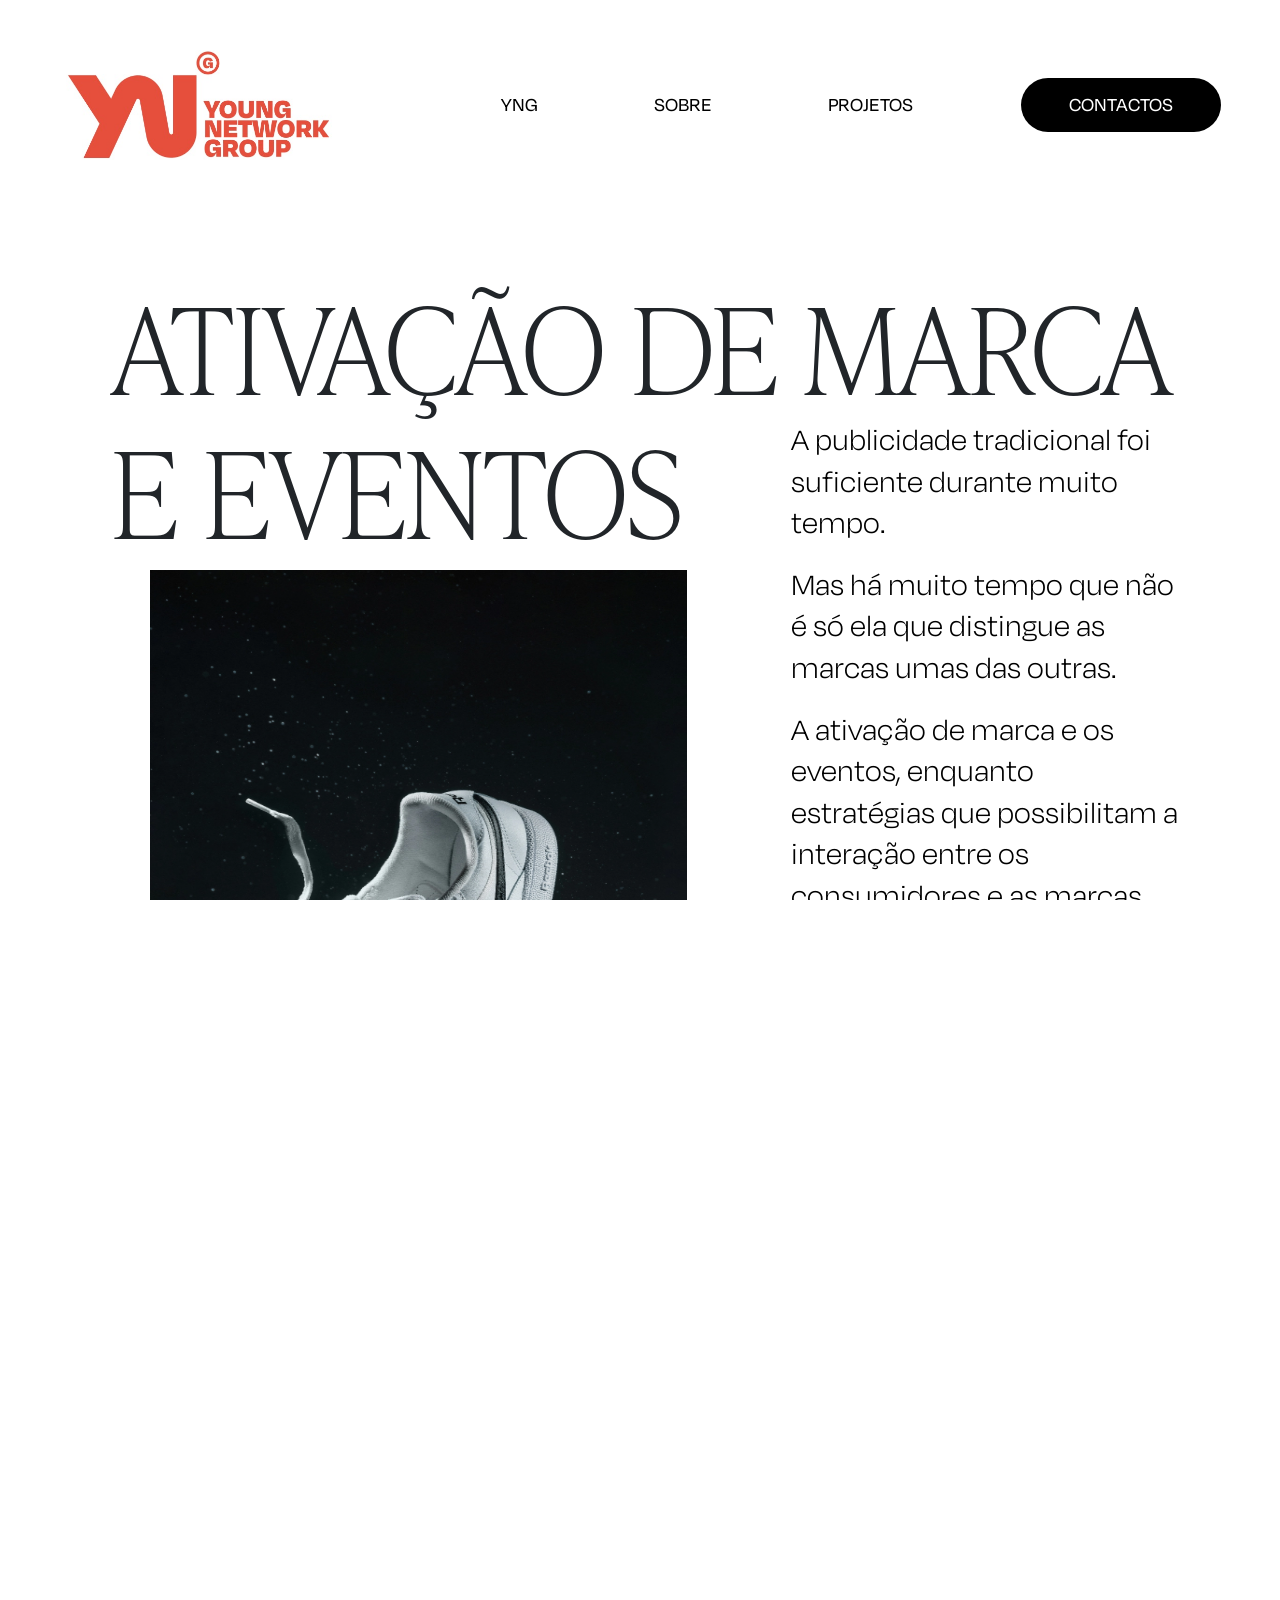
==== commit 3a773116: "feat: Mega-dropdown responsivo e implementação de responsividade do Navbar" ====
--- a/pages/ativacao-e-eventos-page/ativacao-e-eventos-page.html
+++ b/pages/ativacao-e-eventos-page/ativacao-e-eventos-page.html
@@ -15,33 +15,232 @@
   </head>
   <body>
     <header class="header-section">
-      <nav class="navbar navbar-expand-lg navbar-light container-fluid">
-        <a class="navbar-brand" href="#">
+      <nav
+        class="navbar navbar-light navbar-expand-lg d-none d-lg-flex container-fluid desktop-navbar"
+      >
+        <a class="navbar-brand" href="/pages/home-page/home-page.html">
           <img
             src="/img/logo-yng.jpg"
             alt="Logo da empresa Young Network Group"
           />
         </a>
+
         <div
           class="collapse navbar-collapse justify-content-end"
           id="navbarNav"
         >
           <ul class="navbar-nav">
             <li class="nav-item">
-              <a class="nav-link" href="#">YNG</a>
-            </li>
-            <li class="nav-item">
-              <a class="nav-link" href="#">SOBRE</a>
-            </li>
-            <li class="nav-item">
-              <a class="nav-link" href="#">PROJETOS</a>
-            </li>
-            <li class="nav-item">
-              <a class="nav-link" href="#">CONTACTOS</a>
+              <a class="nav-link" href="/pages/yng-page/yng-page.html">YNG</a>
+            </li>
+            <li class="nav-item">
+              <a class="nav-link" href="#" id="sobre-link">SOBRE</a>
+            </li>
+            <li class="nav-item">
+              <a class="nav-link" href="/pages/projetos-page/projetos-page.html"
+                >PROJETOS</a
+              >
+            </li>
+            <li class="nav-item">
+              <a class="nav-link" href="">CONTACTOS</a>
             </li>
           </ul>
         </div>
       </nav>
+
+      <nav
+        class="navbar navbar-light d-lg-none container-fluid flex-column mobile-navbar"
+      >
+        <div
+          class="d-flex w-100 justify-content-between align-items-center mb-2"
+        >
+          <a class="navbar-brand" href="#">
+            <img
+              src="/img/logo-yng.jpg"
+              alt="Logo da empresa Young Network Group"
+            />
+          </a>
+          <button
+            class="navbar-toggler"
+            type="button"
+            data-bs-toggle="collapse"
+            data-bs-target="#mobileNav"
+            aria-controls="mobileNav"
+            aria-expanded="false"
+            aria-label="Toggle navigation"
+          >
+            <span class="navbar-toggler-icon"></span>
+          </button>
+        </div>
+
+        <div class="collapse d-lg-none" id="mobileNav">
+          <ul class="navbar-nav">
+            <li class="nav-item">
+              <a class="nav-link" href="/pages/yng-page/yng-page.html">YNG</a>
+            </li>
+
+            <li class="nav-item nav-acordeon">
+              <a
+                class="nav-link"
+                data-bs-toggle="collapse"
+                href="#sobreAccordion"
+                role="button"
+                aria-expanded="false"
+                aria-controls="sobreAccordion"
+              >
+                SOBRE
+              </a>
+              <div class="collapse subpages-collapse" id="sobreAccordion">
+                <ul class="navbar-nav">
+                  <li class="nav-item">
+                    <a class="nav-link" href="/pages/cases-page/cases-page.html"
+                      >Marketing Digital</a
+                    >
+                  </li>
+                  <li class="nav-item">
+                    <a class="nav-link" href="/pages/home-page/home-page.html"
+                      >Relações Públicas</a
+                    >
+                  </li>
+                  <li class="nav-item">
+                    <a
+                      class="nav-link"
+                      href="/pages/criatividade-page/criatividade-page.html"
+                      >Criatividade</a
+                    >
+                  </li>
+                  <li class="nav-item">
+                    <a
+                      class="nav-link"
+                      href="/pages/ativacao-e-eventos-page/ativacao-e-eventos-page.html"
+                      >Eventos e Ativação</a
+                    >
+                  </li>
+                  <li class="nav-item">
+                    <a class="nav-link" href="/pages/home-page/home-page.html"
+                      >Relações Públicas</a
+                    >
+                  </li>
+                </ul>
+              </div>
+            </li>
+
+            <li class="nav-item">
+              <a class="nav-link" href="/pages/projetos-page/projetos-page.html"
+                >PROJETOS</a
+              >
+            </li>
+            <li class="nav-item">
+              <a class="nav-link" href="">CONTACTOS</a>
+            </li>
+          </ul>
+        </div>
+      </nav>
+
+      <div class="mega-dropdown">
+        <ul class="dropdown-nav">
+          <li>
+            <div>
+              <a href="/pages/cases-page/cases-page.html">Marketing Digital</a>
+              <img
+                src="/img/right-orange-arrow.png"
+                alt="Imagem de seta laranja para direita"
+              />
+            </div>
+            <div class="description">
+              <p>
+                Sed ut perspiciatis unde omnis iste natus error sit voluptatem
+                accusantium doloremque.
+              </p>
+              <p>
+                Laudantium, totam rem aperiam, eaque ipsa quae ab illo inventore
+                veritatis et quasi architecto beatae.
+              </p>
+            </div>
+          </li>
+          <li>
+            <div>
+              <a href="/pages/home-page/home-page.html">Relações Públicas</a>
+              <img
+                src="/img/right-orange-arrow.png"
+                alt="Imagem de seta laranja para direita"
+              />
+            </div>
+            <div class="description">
+              <p>
+                Sed ut perspiciatis unde omnis iste natus error sit voluptatem
+                accusantium doloremque.
+              </p>
+              <p>
+                Laudantium, totam rem aperiam, eaque ipsa quae ab illo inventore
+                veritatis et quasi architecto beatae.
+              </p>
+            </div>
+          </li>
+          <li>
+            <div>
+              <a href="/pages/criatividade-page/criatividade-page.html"
+                >Criatividade</a
+              >
+              <img
+                src="/img/right-orange-arrow.png"
+                alt="Imagem de seta laranja para direita"
+              />
+            </div>
+            <div class="description">
+              <p>
+                Sed ut perspiciatis unde omnis iste natus error sit voluptatem
+                accusantium doloremque.
+              </p>
+              <p>
+                Laudantium, totam rem aperiam, eaque ipsa quae ab illo inventore
+                veritatis et quasi architecto beatae.
+              </p>
+            </div>
+          </li>
+          <li>
+            <div>
+              <a
+                href="/pages/ativacao-e-eventos-page/ativacao-e-eventos-page.html"
+                >Eventos e Ativação</a
+              >
+              <img
+                src="/img/right-orange-arrow.png"
+                alt="Imagem de seta laranja para direita"
+              />
+            </div>
+            <div class="description">
+              <p>
+                Sed ut perspiciatis unde omnis iste natus error sit voluptatem
+                accusantium doloremque.
+              </p>
+              <p>
+                Laudantium, totam rem aperiam, eaque ipsa quae ab illo inventore
+                veritatis et quasi architecto beatae.
+              </p>
+            </div>
+          </li>
+          <li>
+            <div>
+              <a href="/pages/home-page/home-page.html">Relações Públicas</a>
+              <img
+                src="/img/right-orange-arrow.png"
+                alt="Imagem de seta laranja para direita"
+              />
+            </div>
+            <div class="description">
+              <p>
+                Sed ut perspiciatis unde omnis iste natus error sit voluptatem
+                accusantium doloremque.
+              </p>
+              <p>
+                Laudantium, totam rem aperiam, eaque ipsa quae ab illo inventore
+                veritatis et quasi architecto beatae.
+              </p>
+            </div>
+          </li>
+        </ul>
+      </div>
     </header>
 
     <section class="ativacao-section">
@@ -51,7 +250,7 @@
           E EVENTOS
         </h1>
 
-        <img src="img/tenis-reebok.jpg" alt="" />
+        <img src="img/tenis-reebok.jpg" alt="Imagem de tenis da Reebok" />
       </div>
 
       <div class="ativacao-text">
@@ -121,7 +320,10 @@
     </section>
 
     <section class="ativacao-carmen-section">
-      <img src="img/ativacao-carmen-section.jpg" alt="" />
+      <img
+        src="img/ativacao-carmen-section.jpg"
+        alt="Imagem artística conceitual"
+      />
 
       <div class="ativacao-carmen-text">
         <h1>ATIVAÇÃO DE MARCA E EVENTOS<br />NA CARMEN</h1>
@@ -197,6 +399,8 @@
       </div>
     </footer>
 
+    <script src="https://ajax.googleapis.com/ajax/libs/jquery/3.7.1/jquery.min.js"></script>
     <script src="https://cdn.jsdelivr.net/npm/bootstrap@5.3.3/dist/js/bootstrap.bundle.min.js"></script>
+    <script src="/main.js"></script>
   </body>
 </html>
--- a/styles.css
+++ b/styles.css
@@ -54,12 +54,94 @@
 
 .header-section {
   display: flex;
+  flex-direction: column;
   align-items: center;
-  margin: 48px 59px;
-  height: 105px;
-}
-
-.header-section ul {
+  position: relative;
+}
+
+.header-section .mega-dropdown {
+  display: none;
+  position: absolute;
+  top: 100%;
+  left: 33%;
+  right: 0%;
+  background-color: rgba(255, 255, 255, 0.9);
+  z-index: 10;
+  transition: opacity 0.3s ease, transform 0.3s ease;
+  opacity: 0;
+}
+
+.header-section .mega-dropdown .dropdown-nav {
+  display: flex;
+  flex-direction: column;
+  justify-content: start;
+  align-items: start;
+  gap: 40px;
+  margin: 0;
+  padding: 60px 80px 120px;
+}
+
+.header-section .mega-dropdown.active {
+  display: block;
+  opacity: 1;
+}
+
+.header-section .mega-dropdown .dropdown-nav li {
+  display: flex;
+  flex-direction: row;
+  width: 478px;
+  list-style: none;
+  position: relative;
+}
+
+.header-section .mega-dropdown .dropdown-nav li div a {
+  font-family: "Degular-Variable", sans-serif;
+  text-decoration: none;
+  color: black;
+  line-height: 1.3;
+  font-size: 60px;
+  font-weight: 600;
+  display: block;
+  transition: color 0.3s ease;
+  text-wrap: nowrap;
+}
+
+.header-section .mega-dropdown .dropdown-nav li div {
+  display: flex;
+  flex-direction: row;
+  gap: 25px;
+  align-items: center;
+}
+
+.header-section .mega-dropdown .dropdown-nav li img {
+  width: 45px;
+  height: 45px;
+  opacity: 0;
+  transition: opacity 0.3s ease, max-height 0.3s ease;
+}
+
+.header-section .mega-dropdown .dropdown-nav li .description {
+  display: flex;
+  flex-direction: column;
+  position: absolute;
+  gap: 25px;
+  left: 125%;
+  top: -50%;
+  width: 430px;
+  opacity: 0;
+  transition: opacity 0.3s ease, max-height 0.3s ease;
+  pointer-events: none;
+}
+
+.header-section .mega-dropdown .dropdown-nav li .description p {
+  font-size: 24px;
+}
+
+.header-section .navbar {
+  padding: 45px 59px;
+}
+
+.header-section .navbar-nav {
   display: flex;
   align-items: center;
   gap: 100px;
@@ -76,7 +158,7 @@
   color: #e74f3d;
 }
 
-.header-section ul .nav-item:last-child .nav-link {
+.header-section .desktop-navbar ul .nav-item:last-child .nav-link {
   color: white;
   background-color: black;
   border-radius: 50px;
@@ -85,14 +167,42 @@
   align-content: center;
 }
 
-.header-section ul .nav-item:last-child .nav-link:hover {
-  background-color: #e74f3d;
-}
-
 .header-section .navbar-brand img {
   width: 280px;
   height: 110px;
   object-fit: contain;
+}
+
+.header-section .mobile-navbar .subpages-collapse {
+  border-left: 2px solid #b1b1b1;
+  padding-left: 20px;
+}
+
+.header-section .mobile-navbar .subpages-collapse ul {
+  display: flex;
+  flex-direction: column;
+  justify-content: start;
+  align-items: start;
+}
+
+.header-section .mobile-navbar .subpages-collapse.show {
+  display: flex;
+}
+
+.header-section .mobile-navbar .subpages-collapse .nav-link {
+  font-size: 18px;
+  color: #111111;
+  width: 100%;
+  text-align: start;
+  transition: all 0.2s ease;
+  padding: 4px 10px;
+}
+
+.header-section .mobile-navbar .subpages-collapse .nav-link:hover {
+  color: #e74f3d;
+  text-decoration: none;
+  border-left: 2px solid #e74f3d;
+  background-color: #ebebeb;
 }
 
 .owl-carousel .card {
@@ -306,7 +416,67 @@
   height: 110px;
 }
 
+@media (max-width: 1600px) {
+  .header-section .mega-dropdown {
+    left: 20%;
+    padding: 20px 10px 60px 20px;
+  }
+  .header-section .mega-dropdown .dropdown-nav li div a {
+    font-size: 40px;
+  }
+  .header-section .mega-dropdown .dropdown-nav li .description {
+    left: 100%;
+    top: -100%;
+    width: 350px;
+  }
+}
+
 @media (max-width: 1200px) {
+  .header-section .mobile-navbar #mobileNav {
+    align-self: start;
+    width: 100%;
+    border-top: 0.5px solid #b1b1b1;
+    margin-top: 20px;
+    padding-top: 20px;
+  }
+
+  .header-section .mobile-navbar div ul .nav-acordeon li:last-child {
+    background-color: transparent;
+    padding: 0;
+  }
+
+  .header-section .mobile-navbar div ul li:last-child {
+    background-color: #111111;
+    padding: 5px 15px;
+    border-radius: 15px;
+  }
+
+  .header-section .mobile-navbar div ul li:last-child a {
+    color: white;
+  }
+
+  .header-section .mobile-navbar div ul {
+    display: flex;
+    flex-direction: column;
+    align-items: start;
+  }
+
+  .header-section .navbar-nav {
+    gap: 20px;
+  }
+
+  .header-section ul .nav-link {
+    font-size: 18px;
+  }
+
+  .header-section .navbar-brand img {
+    width: 270px;
+    height: 80px;
+  }
+
+  .header-section .mega-dropdown {
+    left: 10%;
+  }
   .footer-section .footer-content {
     padding: 40px;
   }
@@ -332,7 +502,6 @@
     font-size: 32px;
     margin-top: 20px;
   }
-
   .footer-section .links {
     flex-direction: column;
     align-items: center;
@@ -346,7 +515,6 @@
     flex-wrap: wrap;
     justify-content: center;
   }
-
   .footer-section .ano-tittle img {
     width: 300px;
     height: auto;
@@ -368,7 +536,6 @@
   .footer-section .footer-content .footer-column h2 {
     font-size: 28px;
   }
-
   .footer-section .links {
     gap: 15px;
     padding: 10px;
@@ -376,7 +543,6 @@
   .footer-section .links a {
     font-size: 16px;
   }
-
   .footer-section .ano-tittle img {
     width: 220px;
   }
